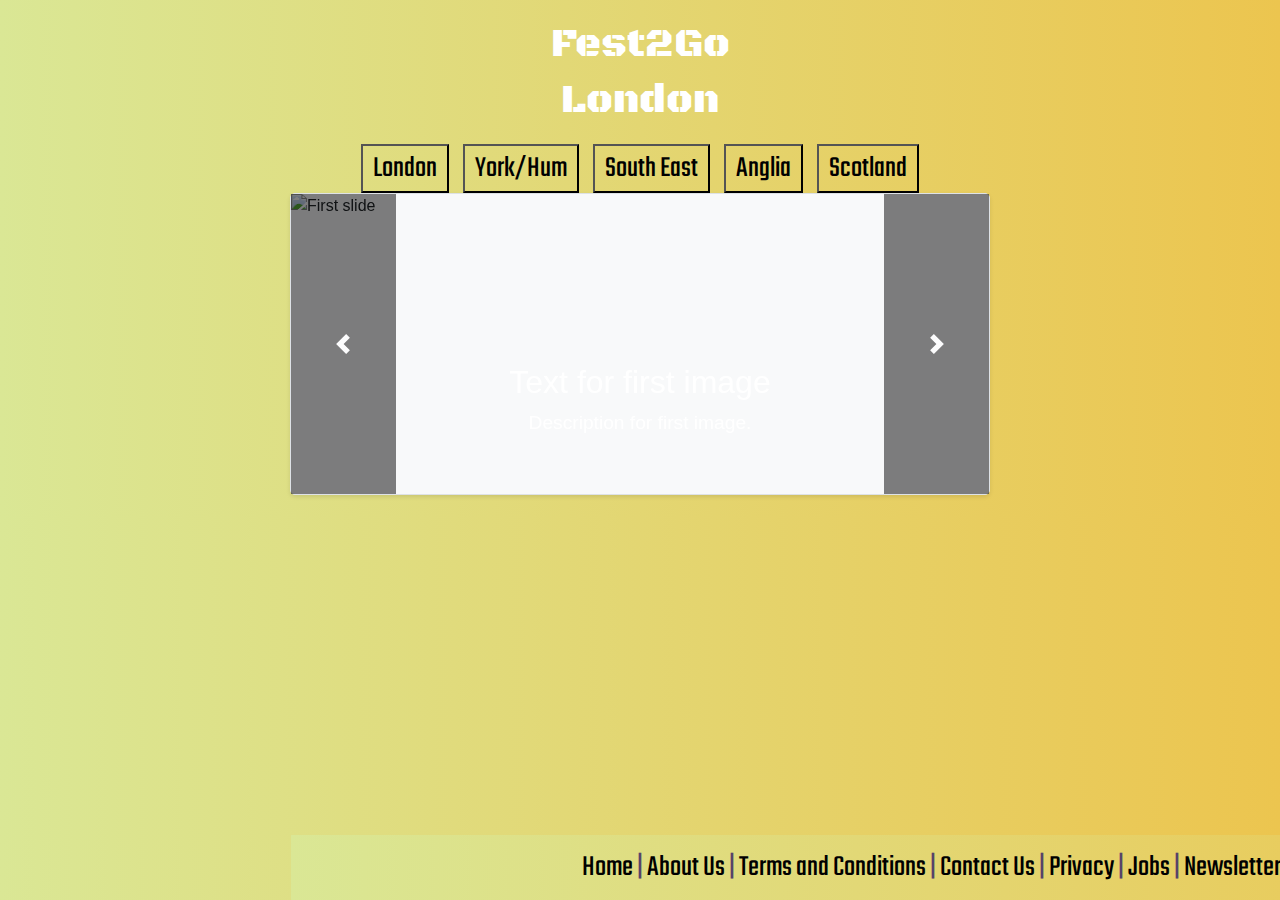
==== london.html @ 3a496388 "added carousel" ====
<!DOCTYPE html>
<html lang="en">
    <head>
        <meta charset="UTF-8" />
        <meta name="viewport" content="width=device-width, initial-scale=1.0" />
        <title>London</title>
        <link rel="stylesheet" href="styles/main.css" />
        <link rel="stylesheet" href="styles/london.css" />
        <link rel="stylesheet" href="https://fonts.googleapis.com/css2?family=Black+Ops+One&display=swap" />
        <link rel="stylesheet" href="https://cdn.jsdelivr.net/npm/bootstrap@4.3.1/dist/css/bootstrap.min.css" />
        <link rel="stylesheet" href="https://fonts.googleapis.com/css2?family=Teko:wght@300&display=swap" />
        <script src="https://code.jquery.com/jquery-3.3.1.slim.min.js"></script>
        <script src="https://cdn.jsdelivr.net/npm/popper.js@1.14.7/dist/umd/popper.min.js"></script>
        <script src="https://cdn.jsdelivr.net/npm/bootstrap@4.3.1/dist/js/bootstrap.min.js"></script>
    </head>
    <body>
        <div id="title">
            <a href="index.html"><h1 class="h1-fluid">Fest2Go</h1></a>
        </div>

        <div id="header">
            <h1>London</h1>
        </div>

        <nav>   
            <div id="regions">
                <a href="london.html"><button>London</button></a>
                <a href="yorkhum.html"><button>York/Hum</button></a>
                <a href="#south_east"><button>South East</button></a>
                <a href="#anglia"><button>Anglia</button></a>
                <a href="#scotland"><button>Scotland</button></a>
            </div>
        </nav>   

        <div class="container">
            <div id="carouselExampleControls" class="carousel slide" data-ride="carousel">
                <ol class="carousel-indicators">
                    <li data-target="#carouselExampleIndicators" data-slide-to="0" class="active"></li>
                    <li data-target="#carouselExampleIndicators" data-slide-to="1"></li>
                    <li data-target="#carouselExampleIndicators" data-slide-to="2"></li>
                </ol>
                <div class="carousel-inner">
                    <div class="carousel-item active">
                        <img class="d-block w-100" src="image1.jpg" alt="First slide">
                        <div class="carousel-caption d-none d-md-block">
                            <h5>Text for first image</h5>
                            <p>Description for first image.</p>
                    </div>
                    <div class="carousel-item">
                        <img class="d-block w-100" src="image2.jpg" alt="Second slide">
                    </div>
                    <div class="carousel-item">
                        <img class="d-block w-100" src="image3.jpg" alt="Third slide">
                    </div>
                    <div class="carousel-item">
                        <img class="d-block w-100" src="image4.jpg" alt="Fourth slide">
                    </div>
                    <div class="carousel-item">
                        <img class="d-block w-100" src="image5.jpg" alt="Fifth slide">
                    </div>
                    <div class="carousel-item">
                        <img class="d-block w-100" src="image6.jpg" alt="Sixth slide">
                    </div>
                <a class="carousel-control-prev" href="#carouselExampleControls" role="button" data-slide="prev">
                    <span class="carousel-control-prev-icon" aria-hidden="true"></span>
                    <span class="sr-only">Previous</span>
                </a>
                <a class="carousel-control-next" href="#carouselExampleControls" role="button" data-slide="next">
                    <span class="carousel-control-next-icon" aria-hidden="true"></span>
                    <span class="sr-only">Next</span>
                </a>
            </div>
        </div>

    
        <div id="navbar">
            <a href="#home">Home</a>
            |
            <a href="#about">About Us</a>
            |
            <a href="#tc">Terms and Conditions</a>
            |
            <a href="#contact">Contact Us</a>
            |
            <a href="#privacy">Privacy</a>
            |
            <a href="#jobs">Jobs</a>
            |
            <a href="#newletter">Newsletter</a>
        </div>
        
        <script src="js/script.js"></script>
    </body>
</html>
---- styles/main.css ----
body {
    padding: 20px;
    background: linear-gradient(90deg, #dae795, #d7a2d9);
}

#title {
    font-size: 80px;
    font-family: 'Black Ops One', system-ui;
    text-align: center;
    color: white;
}

#title a {
    color: white;
    text-decoration: none;
}

#header {
    font-size: 80px;
    font-family: 'Black Ops One', system-ui;
    text-align: center;
    color: white;
}


#tagline {
    font-size: 30px;
    font-family: 'Teko', sans-serif;
    text-align: center;
    color: white;
}

#regions {
    font-family: 'Teko', sans-serif;
    font-size: 30px;
    display: block;
    text-align: center;
    max-width: 100%;
    margin-top: 20px;
}

#regions button {
    padding: 0px 10px;
    margin: 0px 5px;
    background: transparent;
    transform: scale(1);
    transition: transform 0.1s,
                background-color 0.1s;
}

#regions button:hover {
    transform: scale(1.2);
    background-color: pink;
}

#map {
    padding: 50px;
    filter: drop-shadow(6px 6px 8px #444444);
}

#navbar {
    font-family: 'Teko', sans-serif;
    font-size: 30px;
    text-align: center;
    text-wrap: balance;
    max-width: 100%;
    background: linear-gradient(90deg, #dae795, #d7a2d9);
    color: #574369;
}

#navbar a {
    color: black;
    text-decoration: none;
}
---- styles/london.css ----
body {
    padding: 20px;
    background: linear-gradient(90deg, #dae795, #ecc54f);
}

#navbar {
    position: fixed;
    bottom: 0;
    width: 100%;
    background: linear-gradient(90deg, #dae795, #ecc54f);
    padding: 10px 0;
    text-align: center;
}

.carousel {
    background-color: #f8f9fa; 
    border: 1px solid #dee2e6; 
    border-radius: 5px; 
    box-shadow: 0 2px 4px rgba(0, 0, 0, 0.1); 
    max-width: 700px;
    margin: 0 auto; 
}   

.carousel-inner {
    width: 100%;
}

.carousel-item {
    width: 90%;
}

.carousel-item img {
    width: 100%; 
    height: 300px;
    object-fit: cover;
}

.carousel-control-prev, .carousel-control-next {
    background-color: black;
}

.carousel-control-prev-icon, .carousel-control-next-icon {
    color: rgb(19, 32, 32);
}

.carousel-indicators {
    bottom: 5px;
    width: 10px;
}

.carousel-caption h5 {
    font-size: 2rem; 
}

.carousel-caption p {
    font-size: 1.2rem; 
}
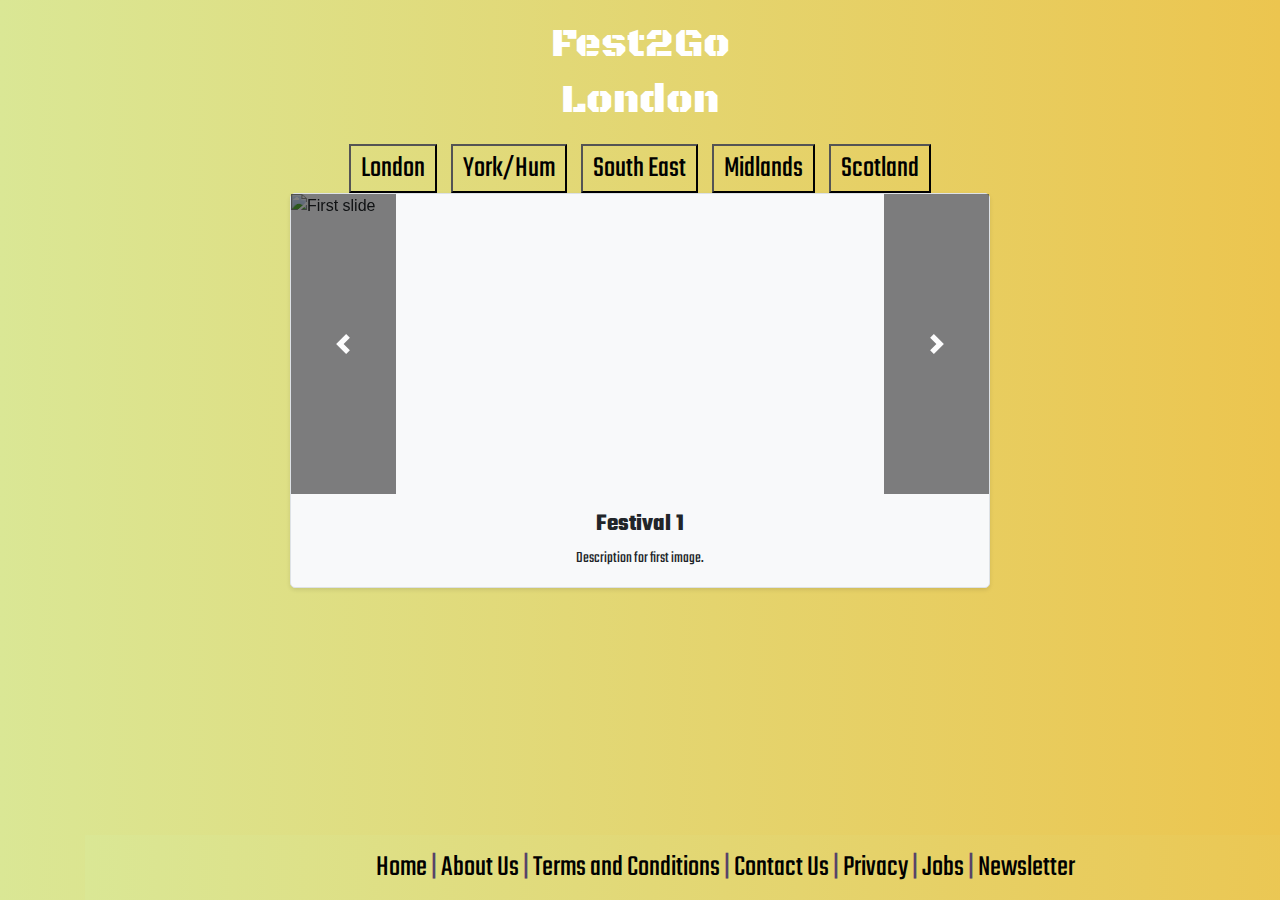
==== commit e8170e4e: "replaced anglia" ====
--- a/london.html
+++ b/london.html
@@ -26,9 +26,9 @@
             <div id="regions">
                 <a href="london.html"><button>London</button></a>
                 <a href="yorkhum.html"><button>York/Hum</button></a>
-                <a href="#south_east"><button>South East</button></a>
-                <a href="#anglia"><button>Anglia</button></a>
-                <a href="#scotland"><button>Scotland</button></a>
+                <a href="southeast.html"><button>South East</button></a>
+                <a href="midlands.html"><button>Midlands</button></a>
+                <a href="scotland.html"><button>Scotland</button></a>
             </div>
         </nav>   
 
@@ -42,9 +42,6 @@
                 <div class="carousel-inner">
                     <div class="carousel-item active">
                         <img class="d-block w-100" src="image1.jpg" alt="First slide">
-                        <div class="carousel-caption d-none d-md-block">
-                            <h5>Text for first image</h5>
-                            <p>Description for first image.</p>
                     </div>
                     <div class="carousel-item">
                         <img class="d-block w-100" src="image2.jpg" alt="Second slide">
@@ -70,6 +67,11 @@
                     <span class="sr-only">Next</span>
                 </a>
             </div>
+            <div id="imageDescription" class="text-center mt-3">
+                <h3 id="imageTitle">Festival 1</h3>
+                <p id="imageText">Description for first image.</p>
+            </div>
+
         </div>
 
     
--- a/styles/main.css
+++ b/styles/main.css
@@ -54,8 +54,34 @@
 }
 
 #map {
-    padding: 50px;
+    margin: 50px 0px;
     filter: drop-shadow(6px 6px 8px #444444);
+}
+
+.pin {
+    position: absolute;
+    width: fit-content;
+}
+
+.pin:hover {
+    cursor: pointer;
+}
+
+.pin-dot {
+    margin: auto;
+    background-image: url('../img/pin.svg');
+    background-size: contain;
+    background-repeat: no-repeat;
+    background-position: center;
+    filter: drop-shadow(0px 5px 5px #000);
+    width: 20px;
+    height: 20px;
+    transform: scale(1);
+    transition: transform ease-in-out 0.1s;
+}
+
+.pin:hover .pin-dot {
+    transform: scale(1.5);
 }
 
 #navbar {
--- a/styles/london.css
+++ b/styles/london.css
@@ -49,10 +49,13 @@
     width: 10px;
 }
 
-.carousel-caption h5 {
-    font-size: 2rem; 
+#imageDescription h3 {
+    font-size: 1.5rem;
+    font-weight: bold;
+    font-family: 'Teko', sans-serif;
 }
 
-.carousel-caption p {
-    font-size: 1.2rem; 
+#imageDescription p {
+    font-size: 1rem;
+    font-family: 'Teko', sans-serif;
 }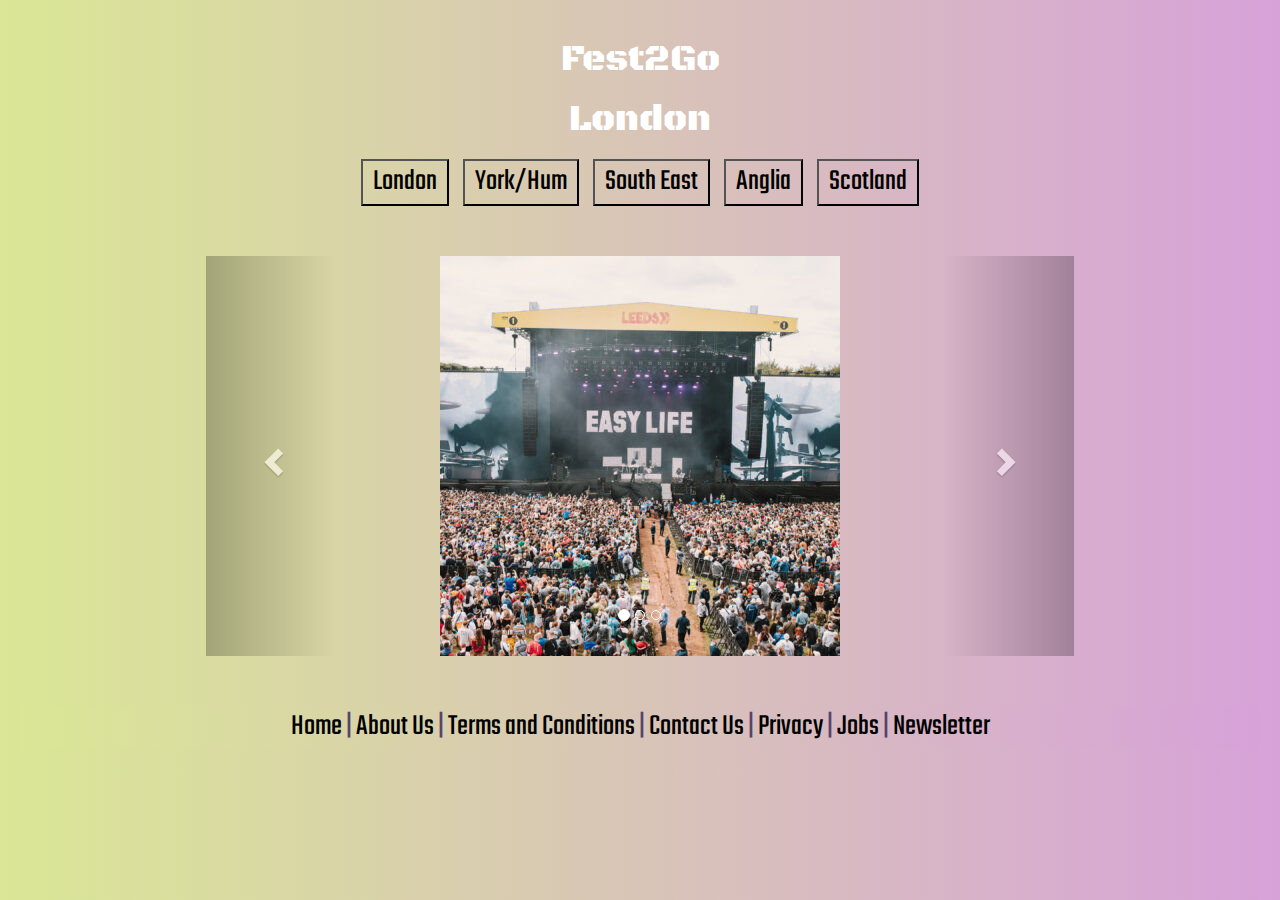
==== commit a9c279af: "fixed carousel" ====
--- a/london.html
+++ b/london.html
@@ -7,11 +7,10 @@
         <link rel="stylesheet" href="styles/main.css" />
         <link rel="stylesheet" href="styles/london.css" />
         <link rel="stylesheet" href="https://fonts.googleapis.com/css2?family=Black+Ops+One&display=swap" />
-        <link rel="stylesheet" href="https://cdn.jsdelivr.net/npm/bootstrap@4.3.1/dist/css/bootstrap.min.css" />
         <link rel="stylesheet" href="https://fonts.googleapis.com/css2?family=Teko:wght@300&display=swap" />
-        <script src="https://code.jquery.com/jquery-3.3.1.slim.min.js"></script>
-        <script src="https://cdn.jsdelivr.net/npm/popper.js@1.14.7/dist/umd/popper.min.js"></script>
-        <script src="https://cdn.jsdelivr.net/npm/bootstrap@4.3.1/dist/js/bootstrap.min.js"></script>
+        <link rel="stylesheet" href="https://maxcdn.bootstrapcdn.com/bootstrap/3.4.1/css/bootstrap.min.css" />
+        <script src="https://ajax.googleapis.com/ajax/libs/jquery/3.7.1/jquery.min.js"></script>
+        <script src="https://maxcdn.bootstrapcdn.com/bootstrap/3.4.1/js/bootstrap.min.js"></script>
     </head>
     <body>
         <div id="title">
@@ -22,59 +21,48 @@
             <h1>London</h1>
         </div>
 
-        <nav>   
-            <div id="regions">
-                <a href="london.html"><button>London</button></a>
-                <a href="yorkhum.html"><button>York/Hum</button></a>
-                <a href="southeast.html"><button>South East</button></a>
-                <a href="midlands.html"><button>Midlands</button></a>
-                <a href="scotland.html"><button>Scotland</button></a>
-            </div>
-        </nav>   
+        <div id="regions">
+            <a href="london.html"><button>London</button></a>
+            <a href="yorkhum.html"><button>York/Hum</button></a>
+            <a href="#south_east"><button>South East</button></a>
+            <a href="#anglia"><button>Anglia</button></a>
+            <a href="#scotland"><button>Scotland</button></a>
+        </div>
 
-        <div class="container">
-            <div id="carouselExampleControls" class="carousel slide" data-ride="carousel">
-                <ol class="carousel-indicators">
-                    <li data-target="#carouselExampleIndicators" data-slide-to="0" class="active"></li>
-                    <li data-target="#carouselExampleIndicators" data-slide-to="1"></li>
-                    <li data-target="#carouselExampleIndicators" data-slide-to="2"></li>
-                </ol>
-                <div class="carousel-inner">
-                    <div class="carousel-item active">
-                        <img class="d-block w-100" src="image1.jpg" alt="First slide">
-                    </div>
-                    <div class="carousel-item">
-                        <img class="d-block w-100" src="image2.jpg" alt="Second slide">
-                    </div>
-                    <div class="carousel-item">
-                        <img class="d-block w-100" src="image3.jpg" alt="Third slide">
-                    </div>
-                    <div class="carousel-item">
-                        <img class="d-block w-100" src="image4.jpg" alt="Fourth slide">
-                    </div>
-                    <div class="carousel-item">
-                        <img class="d-block w-100" src="image5.jpg" alt="Fifth slide">
-                    </div>
-                    <div class="carousel-item">
-                        <img class="d-block w-100" src="image6.jpg" alt="Sixth slide">
-                    </div>
-                <a class="carousel-control-prev" href="#carouselExampleControls" role="button" data-slide="prev">
-                    <span class="carousel-control-prev-icon" aria-hidden="true"></span>
-                    <span class="sr-only">Previous</span>
-                </a>
-                <a class="carousel-control-next" href="#carouselExampleControls" role="button" data-slide="next">
-                    <span class="carousel-control-next-icon" aria-hidden="true"></span>
-                    <span class="sr-only">Next</span>
-                </a>
-            </div>
-            <div id="imageDescription" class="text-center mt-3">
-                <h3 id="imageTitle">Festival 1</h3>
-                <p id="imageText">Description for first image.</p>
+        <div id="myCarousel" class="carousel slide" data-ride="carousel">
+            <!-- Indicators -->
+            <ol class="carousel-indicators">
+                <li data-target="#myCarousel" data-slide-to="0" class="active"></li>
+                <li data-target="#myCarousel" data-slide-to="1"></li>
+                <li data-target="#myCarousel" data-slide-to="2"></li>
+            </ol>
+
+            <!-- Wrapper for slides -->
+            <div class="carousel-inner">
+                <div class="item active">
+                    <img src="img/leeds.jpg" alt="Los Angeles" />
+                </div>
+
+                <div class="item">
+                    <img src="img/leeds.jpg" alt="Chicago" />
+                </div>
+
+                <div class="item">
+                    <img src="img/leeds.jpg" alt="New York" />
+                </div>
             </div>
 
+            <!-- Left and right controls -->
+            <a class="left carousel-control" href="#myCarousel" data-slide="prev">
+                <span class="glyphicon glyphicon-chevron-left"></span>
+                <span class="sr-only">Previous</span>
+            </a>
+            <a class="right carousel-control" href="#myCarousel" data-slide="next">
+                <span class="glyphicon glyphicon-chevron-right"></span>
+                <span class="sr-only">Next</span>
+            </a>
         </div>
 
-    
         <div id="navbar">
             <a href="#home">Home</a>
             |
@@ -90,7 +78,7 @@
             |
             <a href="#newletter">Newsletter</a>
         </div>
-        
-        <script src="js/script.js"></script>
+
+        <script src="scripts/london.js"></script>
     </body>
 </html>
--- a/styles/main.css
+++ b/styles/main.css
@@ -40,6 +40,7 @@
 }
 
 #regions button {
+    color: black;
     padding: 0px 10px;
     margin: 0px 5px;
     background: transparent;
--- a/styles/london.css
+++ b/styles/london.css
@@ -1,61 +1,8 @@
-
-body {
-    padding: 20px;
-    background: linear-gradient(90deg, #dae795, #ecc54f);
+#myCarousel {
+    width: 70%;
+    margin: 50px auto;
 }
 
-#navbar {
-    position: fixed;
-    bottom: 0;
-    width: 100%;
-    background: linear-gradient(90deg, #dae795, #ecc54f);
-    padding: 10px 0;
-    text-align: center;
-}
-
-.carousel {
-    background-color: #f8f9fa; 
-    border: 1px solid #dee2e6; 
-    border-radius: 5px; 
-    box-shadow: 0 2px 4px rgba(0, 0, 0, 0.1); 
-    max-width: 700px;
-    margin: 0 auto; 
-}   
-
-.carousel-inner {
-    width: 100%;
-}
-
-.carousel-item {
-    width: 90%;
-}
-
-.carousel-item img {
-    width: 100%; 
-    height: 300px;
-    object-fit: cover;
-}
-
-.carousel-control-prev, .carousel-control-next {
-    background-color: black;
-}
-
-.carousel-control-prev-icon, .carousel-control-next-icon {
-    color: rgb(19, 32, 32);
-}
-
-.carousel-indicators {
-    bottom: 5px;
-    width: 10px;
-}
-
-#imageDescription h3 {
-    font-size: 1.5rem;
-    font-weight: bold;
-    font-family: 'Teko', sans-serif;
-}
-
-#imageDescription p {
-    font-size: 1rem;
-    font-family: 'Teko', sans-serif;
+.carousel-inner > .item > img {
+    margin: auto;
 }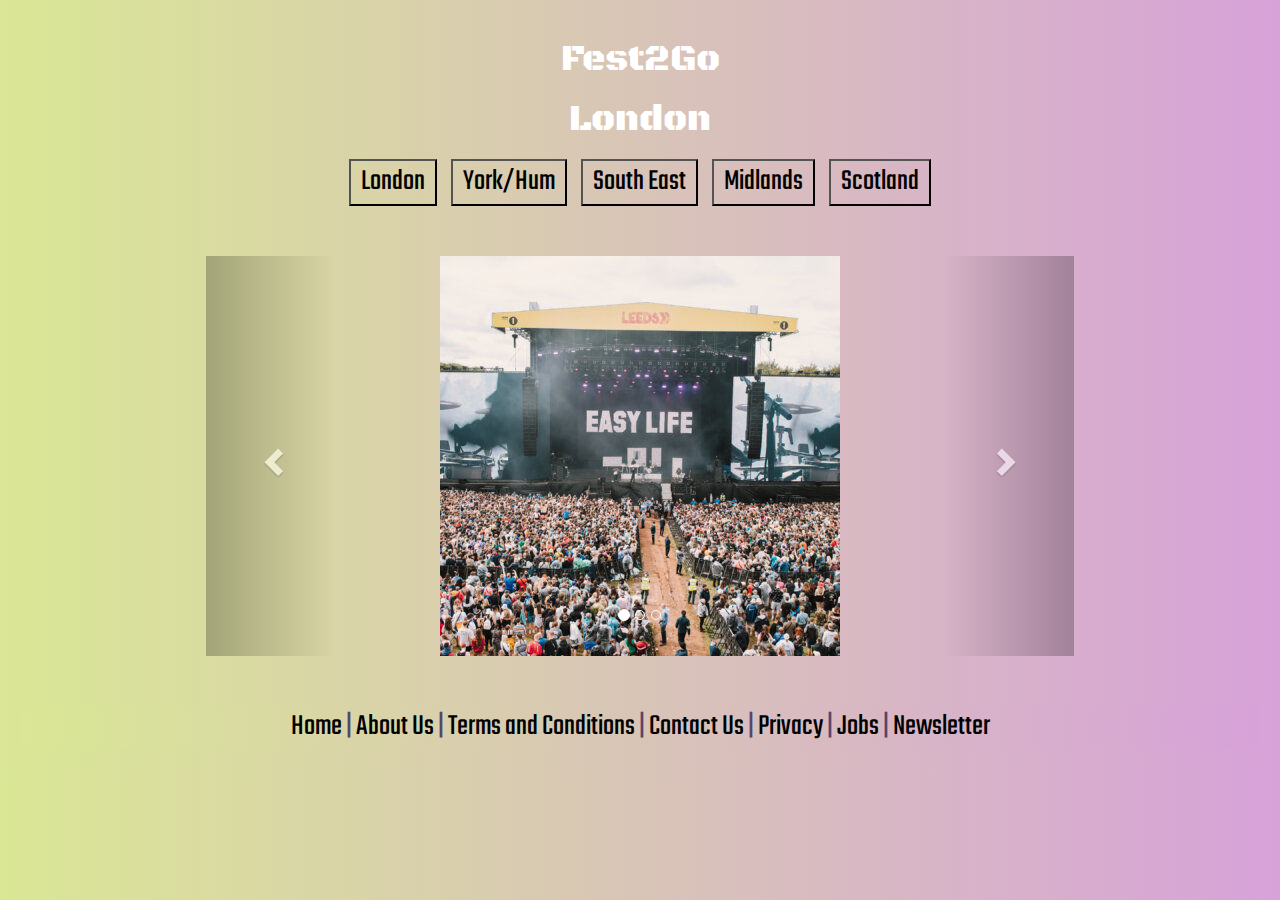
==== commit 8dadc269: "updated carousel" ====
--- a/london.html
+++ b/london.html
@@ -24,9 +24,9 @@
         <div id="regions">
             <a href="london.html"><button>London</button></a>
             <a href="yorkhum.html"><button>York/Hum</button></a>
-            <a href="#south_east"><button>South East</button></a>
-            <a href="#anglia"><button>Anglia</button></a>
-            <a href="#scotland"><button>Scotland</button></a>
+            <a href="southeast.html"><button>South East</button></a>
+            <a href="midlands.html"><button>Midlands</button></a>
+            <a href="scotland.html"><button>Scotland</button></a>
         </div>
 
         <div id="myCarousel" class="carousel slide" data-ride="carousel">
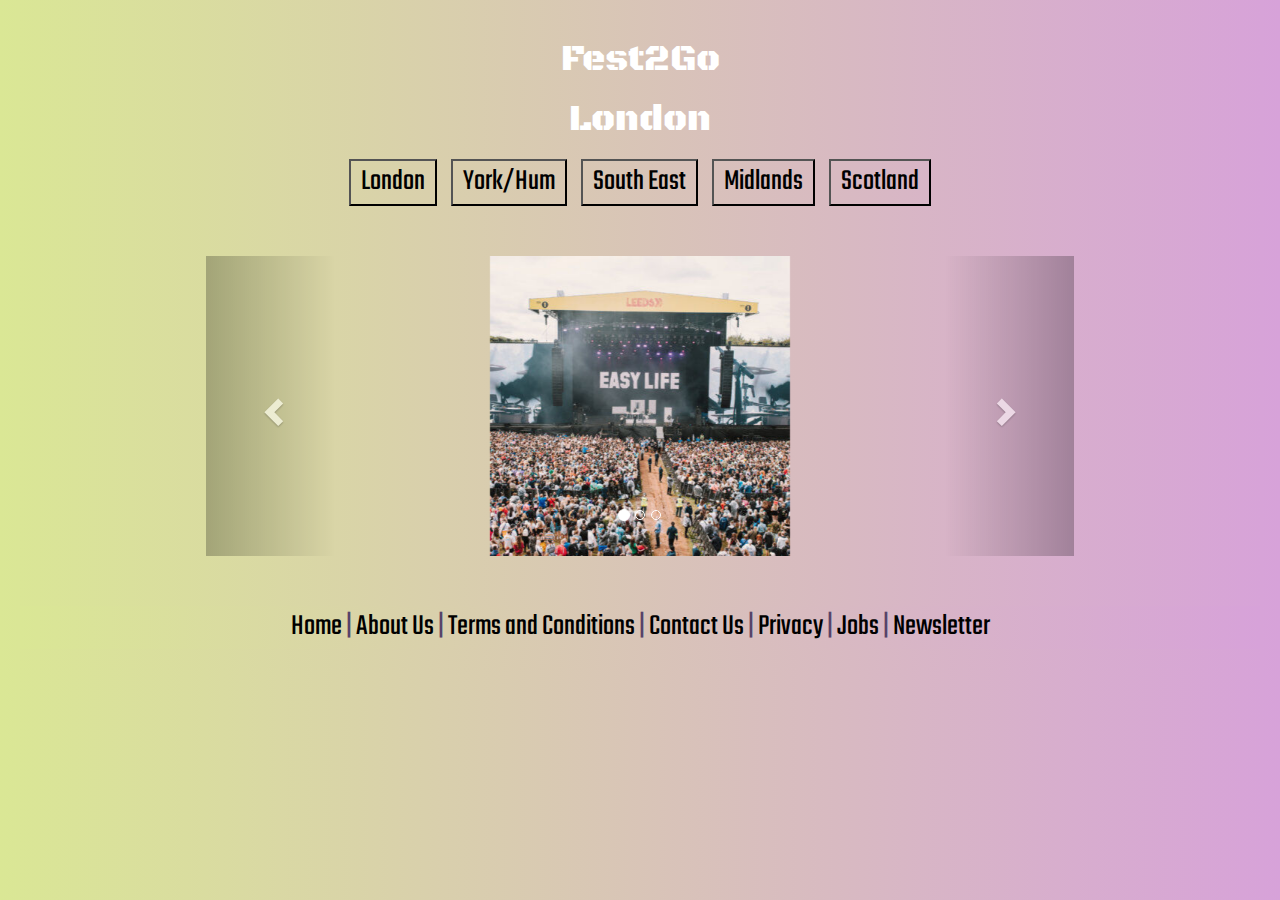
==== commit 4725b084: "fixed carousel; added template pages and fixed links" ====
--- a/london.html
+++ b/london.html
@@ -40,15 +40,15 @@
             <!-- Wrapper for slides -->
             <div class="carousel-inner">
                 <div class="item active">
-                    <img src="img/leeds.jpg" alt="Los Angeles" />
+                    <img src="img/leeds.jpg" />
                 </div>
 
                 <div class="item">
-                    <img src="img/leeds.jpg" alt="Chicago" />
+                    <img src="img/yorkshire.jpg" />
                 </div>
 
                 <div class="item">
-                    <img src="img/leeds.jpg" alt="New York" />
+                    <img src="img/y_d_food_drink.png" />
                 </div>
             </div>
 
@@ -78,7 +78,5 @@
             |
             <a href="#newletter">Newsletter</a>
         </div>
-
-        <script src="scripts/london.js"></script>
     </body>
 </html>
--- a/styles/london.css
+++ b/styles/london.css
@@ -3,6 +3,8 @@
     margin: 50px auto;
 }
 
-.carousel-inner > .item > img {
+.item > img {
     margin: auto;
+    width: auto;
+    height: 300px !important;
 }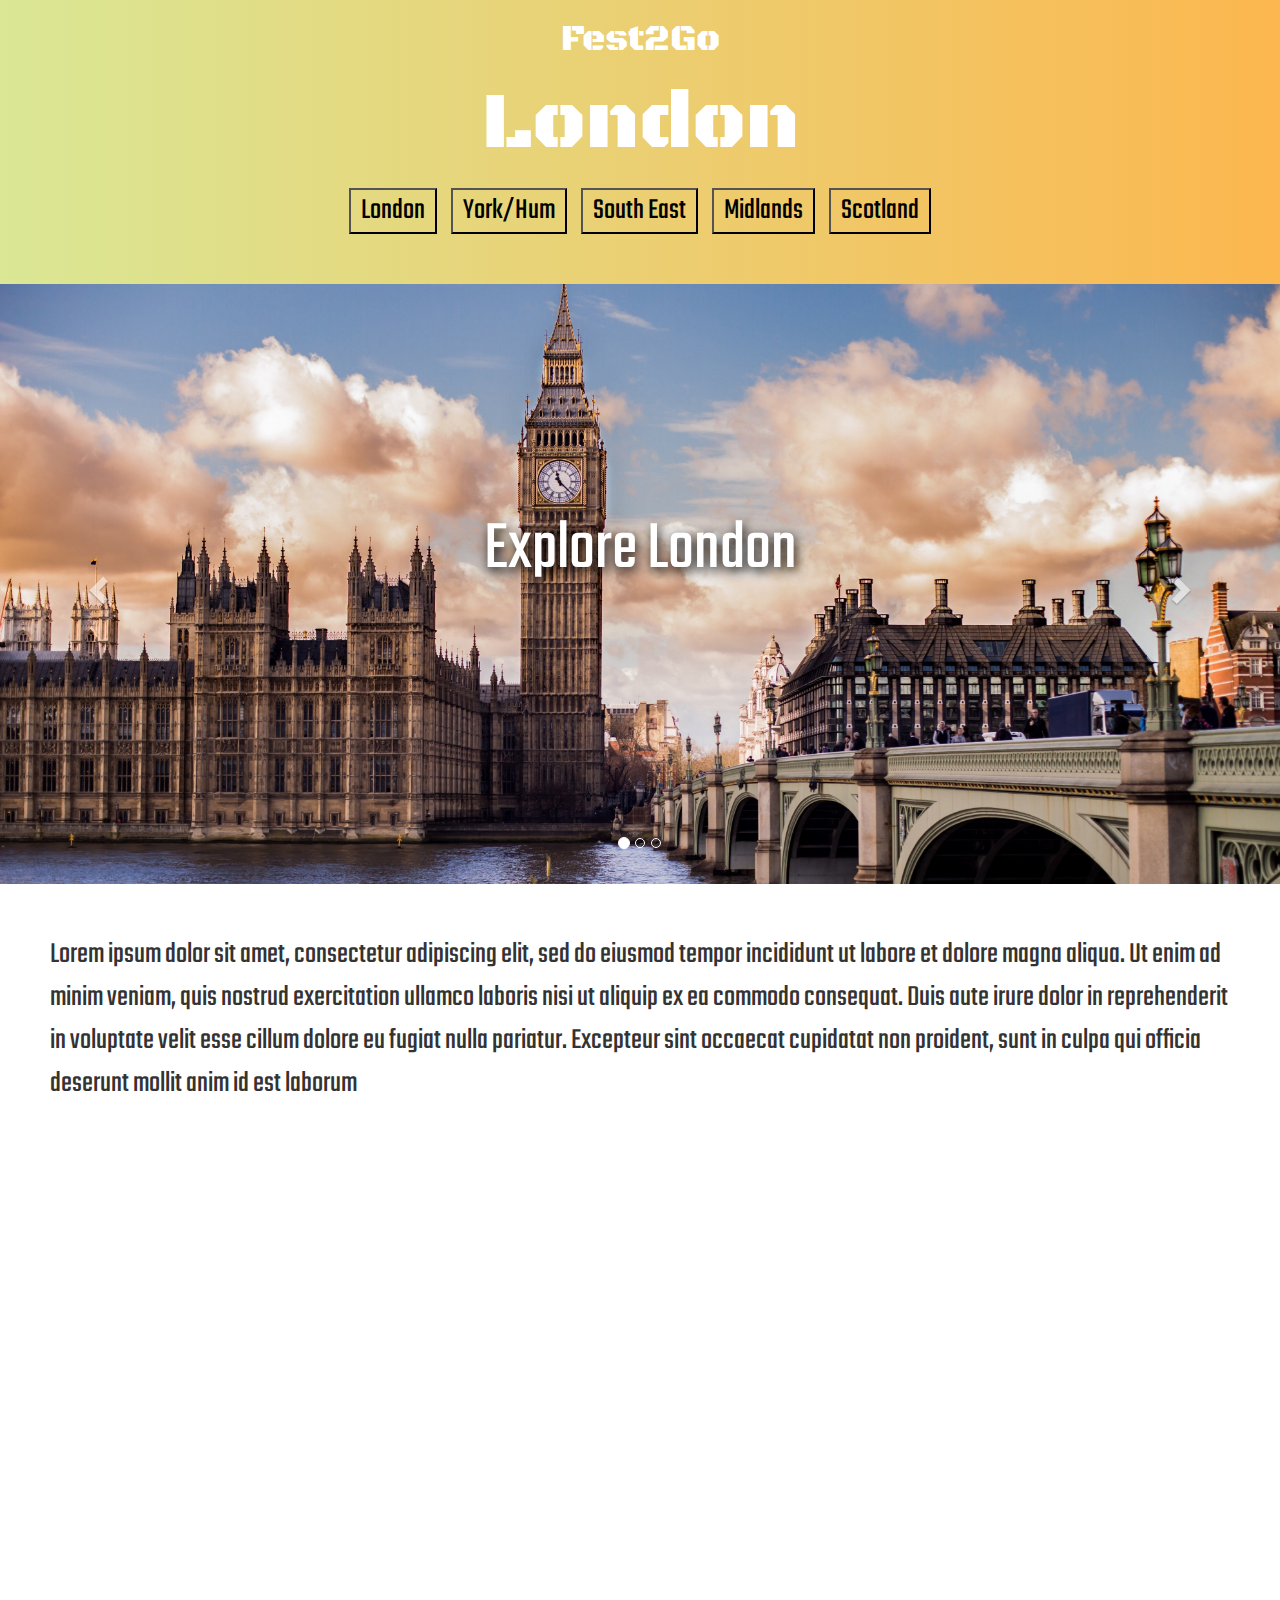
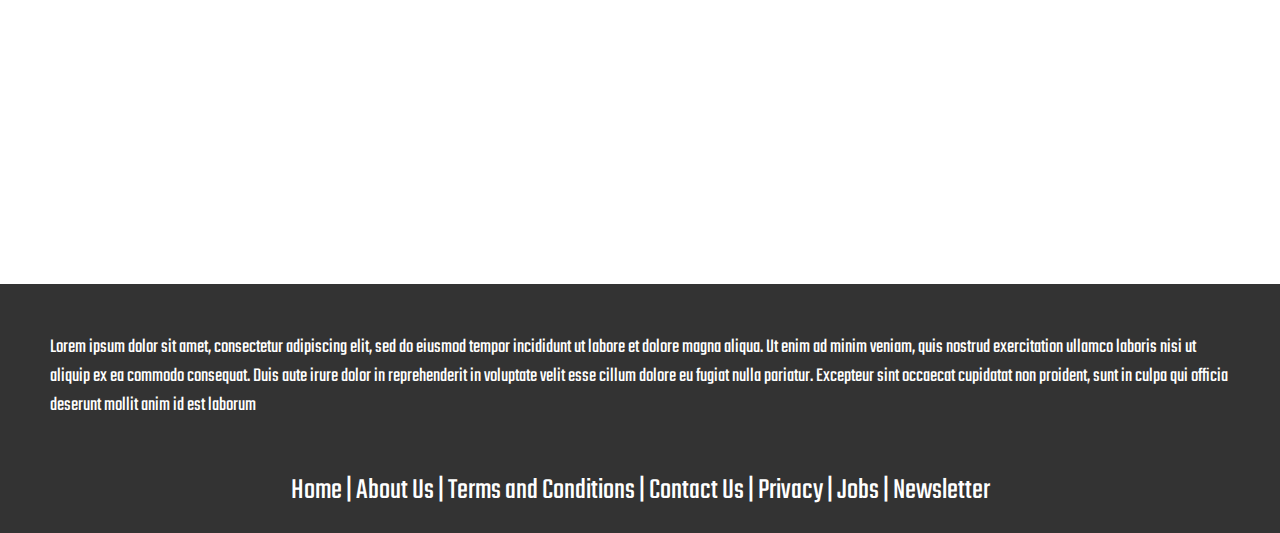
==== commit 225b4cfd: "implemented london page" ====
--- a/london.html
+++ b/london.html
@@ -5,6 +5,7 @@
         <meta name="viewport" content="width=device-width, initial-scale=1.0" />
         <title>London</title>
         <link rel="stylesheet" href="styles/main.css" />
+        <link rel="stylesheet" href="styles/carousel.css" />
         <link rel="stylesheet" href="styles/london.css" />
         <link rel="stylesheet" href="https://fonts.googleapis.com/css2?family=Black+Ops+One&display=swap" />
         <link rel="stylesheet" href="https://fonts.googleapis.com/css2?family=Teko:wght@300&display=swap" />
@@ -29,39 +30,54 @@
             <a href="scotland.html"><button>Scotland</button></a>
         </div>
 
-        <div id="myCarousel" class="carousel slide" data-ride="carousel">
-            <!-- Indicators -->
-            <ol class="carousel-indicators">
-                <li data-target="#myCarousel" data-slide-to="0" class="active"></li>
-                <li data-target="#myCarousel" data-slide-to="1"></li>
-                <li data-target="#myCarousel" data-slide-to="2"></li>
-            </ol>
+        <header>
+            <div id="myCarousel" class="carousel slide" data-ride="carousel">
+                <!-- Indicators -->
+                <ol class="carousel-indicators">
+                    <li data-target="#myCarousel" data-slide-to="0" class="active"></li>
+                    <li data-target="#myCarousel" data-slide-to="1"></li>
+                    <li data-target="#myCarousel" data-slide-to="2"></li>
+                </ol>
+    
+                <!-- Wrapper for slides -->
+                <div class="carousel-inner">
+                    <div class="item active">
+                        <img src="img/bigben.jpg" />
+                    </div>
+    
+                    <div class="item">
+                        <img src="img/toweroflondon.jpg" />
+                    </div>
+    
+                    <div class="item">
+                        <img src="img/thames.webp" />
+                    </div>
+                </div>
+    
+                <!-- Left and right controls -->
+                <a class="left carousel-control" href="#myCarousel" data-slide="prev">
+                    <span class="glyphicon glyphicon-chevron-left"></span>
+                    <span class="sr-only">Previous</span>
+                </a>
+                <a class="right carousel-control" href="#myCarousel" data-slide="next">
+                    <span class="glyphicon glyphicon-chevron-right"></span>
+                    <span class="sr-only">Next</span>
+                </a>
+            </div>
+            <div id="header-text">Explore London</div>
+        </header>
 
-            <!-- Wrapper for slides -->
-            <div class="carousel-inner">
-                <div class="item active">
-                    <img src="img/leeds.jpg" />
-                </div>
+        <main>
+            <article>
+                Lorem ipsum dolor sit amet, consectetur adipiscing elit, sed do eiusmod tempor incididunt ut labore et dolore magna aliqua. Ut enim ad minim veniam, quis nostrud exercitation ullamco laboris nisi ut aliquip ex ea commodo consequat. Duis aute irure dolor in reprehenderit in voluptate velit esse cillum dolore eu fugiat nulla pariatur. Excepteur sint occaecat cupidatat non proident, sunt in culpa qui officia deserunt mollit anim id est laborum
+            </article>
+        </main>
 
-                <div class="item">
-                    <img src="img/yorkshire.jpg" />
-                </div>
-
-                <div class="item">
-                    <img src="img/y_d_food_drink.png" />
-                </div>
-            </div>
-
-            <!-- Left and right controls -->
-            <a class="left carousel-control" href="#myCarousel" data-slide="prev">
-                <span class="glyphicon glyphicon-chevron-left"></span>
-                <span class="sr-only">Previous</span>
-            </a>
-            <a class="right carousel-control" href="#myCarousel" data-slide="next">
-                <span class="glyphicon glyphicon-chevron-right"></span>
-                <span class="sr-only">Next</span>
-            </a>
-        </div>
+        <footer>
+            <article>
+                Lorem ipsum dolor sit amet, consectetur adipiscing elit, sed do eiusmod tempor incididunt ut labore et dolore magna aliqua. Ut enim ad minim veniam, quis nostrud exercitation ullamco laboris nisi ut aliquip ex ea commodo consequat. Duis aute irure dolor in reprehenderit in voluptate velit esse cillum dolore eu fugiat nulla pariatur. Excepteur sint occaecat cupidatat non proident, sunt in culpa qui officia deserunt mollit anim id est laborum
+            </article>
+        </footer>
 
         <div id="navbar">
             <a href="#home">Home</a>
--- a/styles/main.css
+++ b/styles/main.css
@@ -8,6 +8,12 @@
     font-family: 'Black Ops One', system-ui;
     text-align: center;
     color: white;
+    transform: scale(1);
+    transition: transform 0.1s;
+}
+
+#title:hover {
+    transform: scale(1.1);
 }
 
 #title a {
@@ -15,7 +21,7 @@
     text-decoration: none;
 }
 
-#header {
+#header h1 {
     font-size: 80px;
     font-family: 'Black Ops One', system-ui;
     text-align: center;
@@ -91,7 +97,6 @@
     text-align: center;
     text-wrap: balance;
     max-width: 100%;
-    background: linear-gradient(90deg, #dae795, #d7a2d9);
     color: #574369;
 }
 
--- a/styles/carousel.css
+++ b/styles/carousel.css
@@ -0,0 +1,14 @@
+#myCarousel {
+    width: 70%;
+    margin: 50px auto;
+}
+
+.carousel-control.left, .carousel-control.right {
+    background-image: none !important;
+}
+
+.item > img {
+    margin: auto;
+    width: auto;
+    height: 300px !important;
+}--- a/styles/london.css
+++ b/styles/london.css
@@ -1,10 +1,65 @@
+body {
+    padding: 0;
+    background: linear-gradient(90deg, #dae795, #fcb74f);
+}
+
+header {
+    margin-top: 50px;
+}
+
+main {
+    font-family: 'TEKO';
+    font-size: 30px;
+    background-color: white;
+    height: 1000px;
+    padding: 50px;
+}
+
+footer {
+    font-family: 'TEKO';
+    font-size: 20px;
+    color: white;
+    background-color: #333;
+    padding: 50px;
+}
+
 #myCarousel {
-    width: 70%;
-    margin: 50px auto;
+    width: 100% !important;
+    margin: 0 !important;
 }
 
 .item > img {
     margin: auto;
-    width: auto;
-    height: 300px !important;
+    width: 100%;
+    height: 600px !important;
+    object-fit: cover;
+}
+
+#header-text {
+    position: absolute;
+    top: 500px;
+    left: 0;
+    right: 0;
+    color: white;
+    font-size: 70px;
+    font-family: 'TEKO';
+    margin: auto;
+    width: fit-content;
+    filter: drop-shadow(2px 4px 6px black);
+}
+
+#navbar {
+    font-family: 'Teko', sans-serif;
+    font-size: 30px;
+    text-align: center;
+    text-wrap: balance;
+    max-width: 100%;
+    color: white;
+    background-color: #333;
+    padding-bottom: 20px;
+}
+
+#navbar a {
+    color: white;
+    text-decoration: none;
 }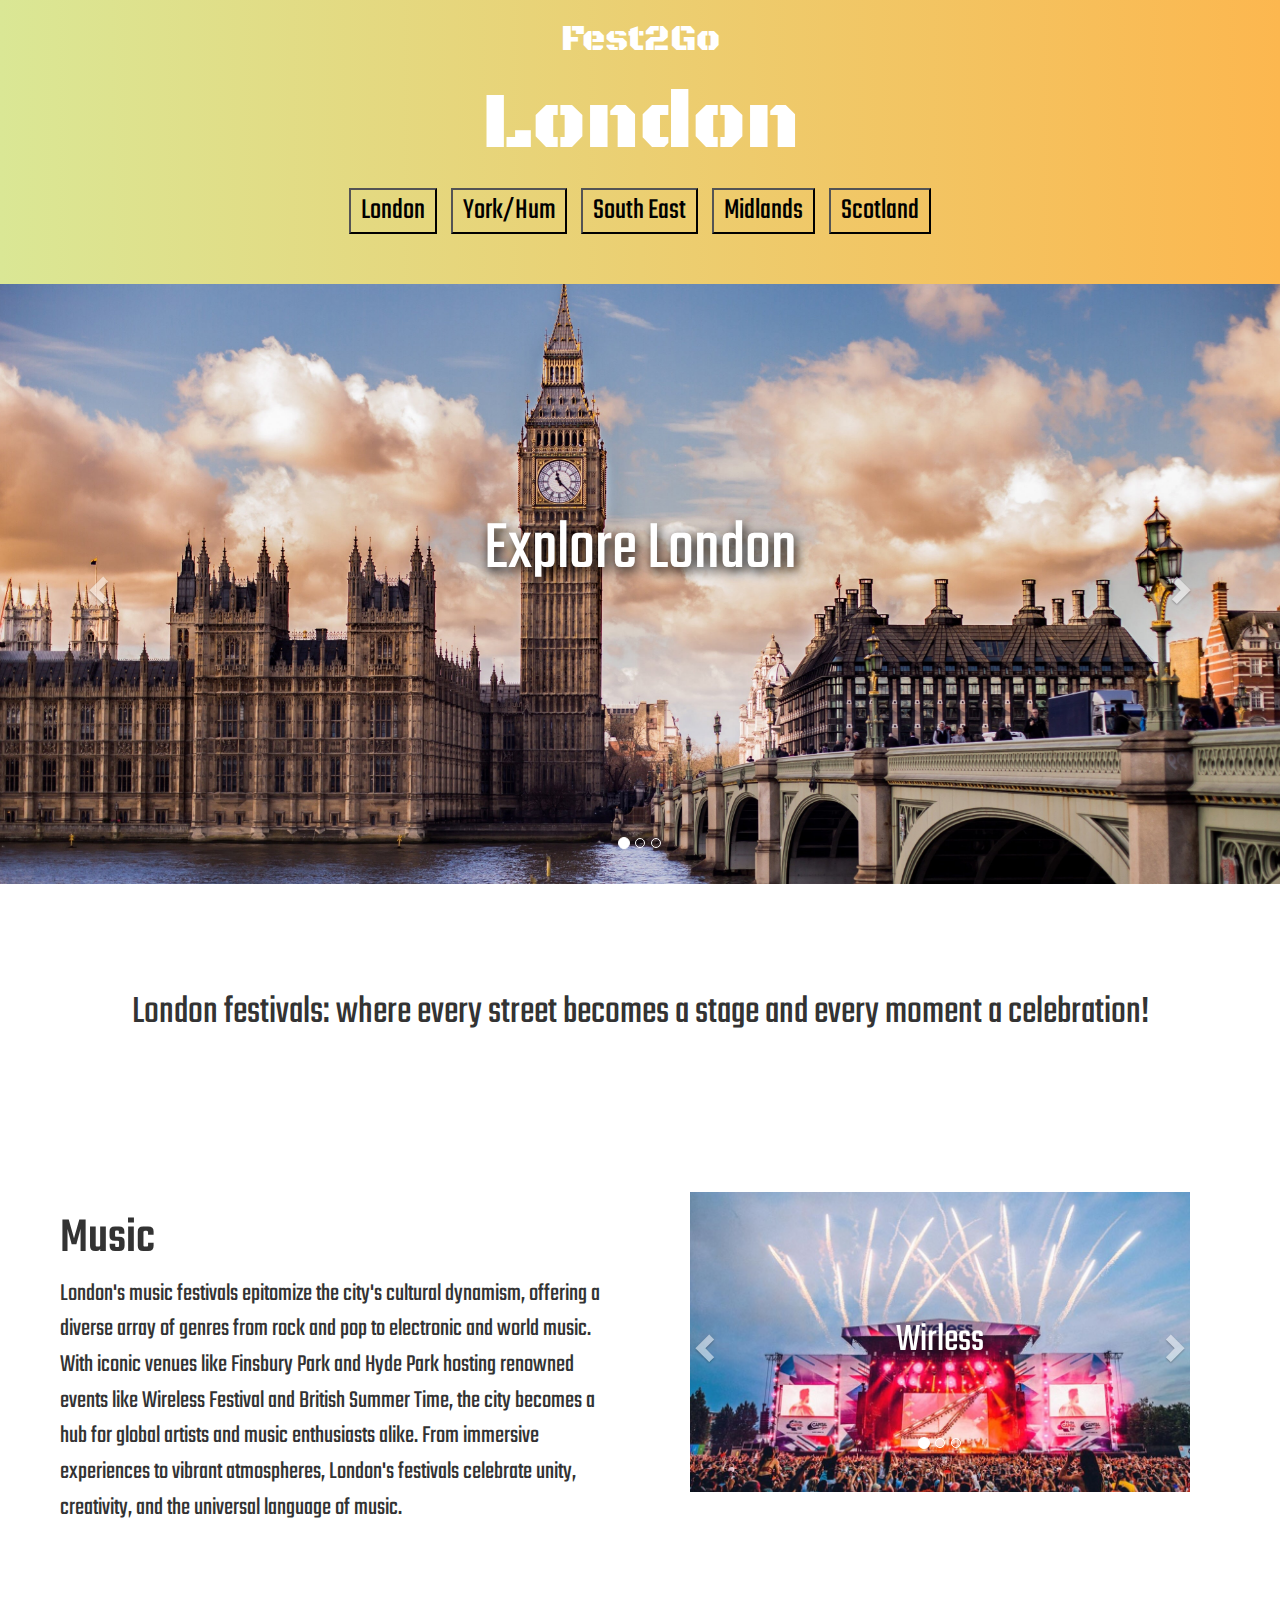
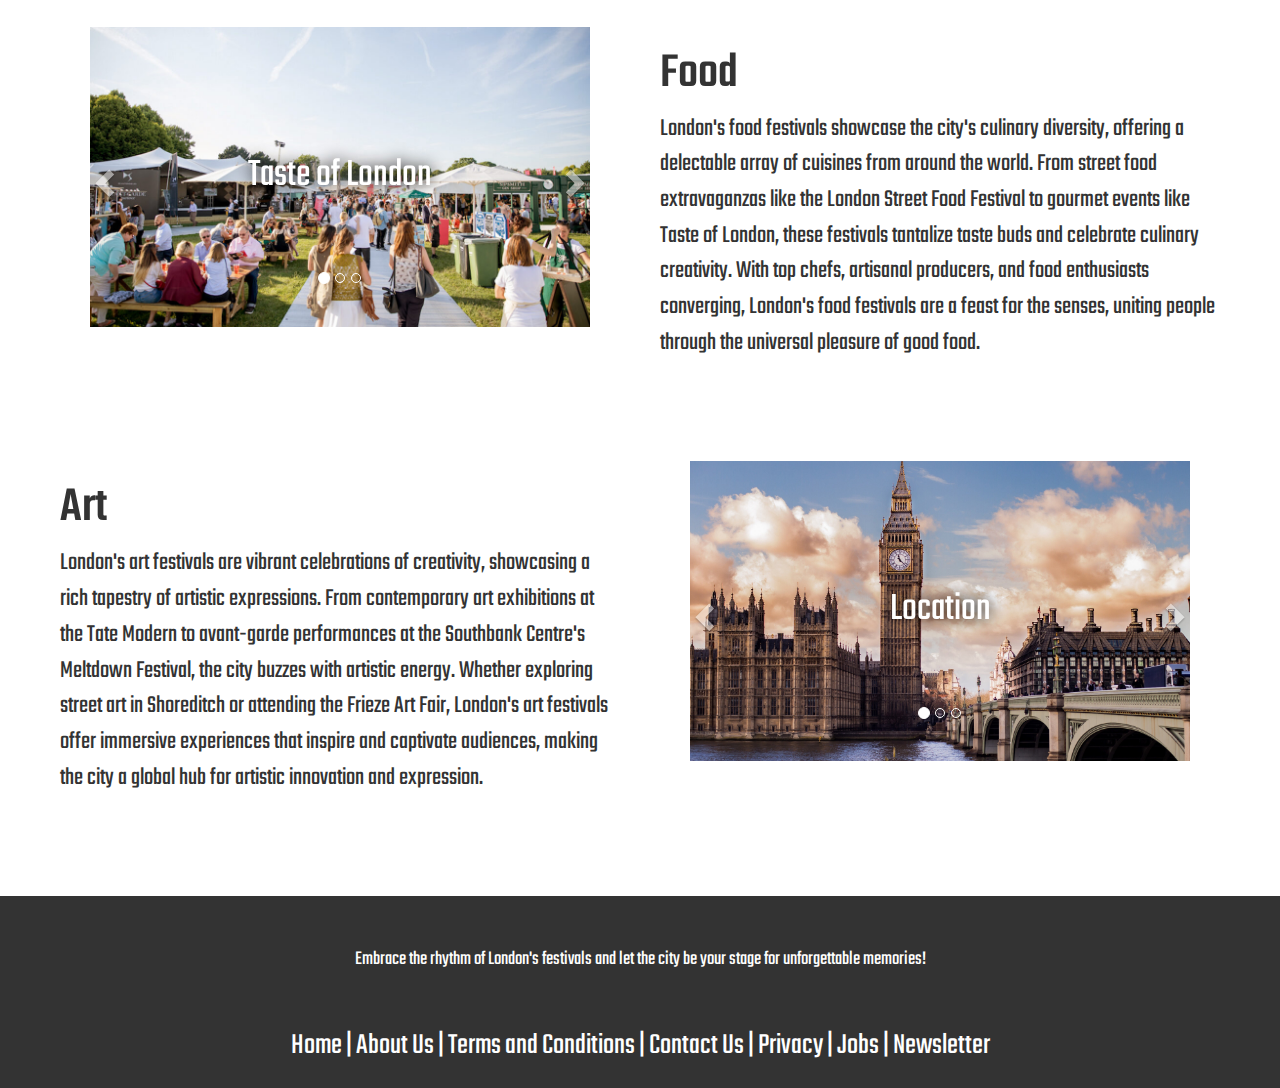
==== commit 4dca8d71: "added carousels for each type of festival; added images for music and food" ====
--- a/london.html
+++ b/london.html
@@ -31,12 +31,12 @@
         </div>
 
         <header>
-            <div id="myCarousel" class="carousel slide" data-ride="carousel">
+            <div id="carouselT" class="carousel slide" data-ride="carousel">
                 <!-- Indicators -->
                 <ol class="carousel-indicators">
-                    <li data-target="#myCarousel" data-slide-to="0" class="active"></li>
-                    <li data-target="#myCarousel" data-slide-to="1"></li>
-                    <li data-target="#myCarousel" data-slide-to="2"></li>
+                    <li data-target="#carouselT" data-slide-to="0" class="active"></li>
+                    <li data-target="#carouselT" data-slide-to="1"></li>
+                    <li data-target="#carouselT" data-slide-to="2"></li>
                 </ol>
     
                 <!-- Wrapper for slides -->
@@ -55,11 +55,11 @@
                 </div>
     
                 <!-- Left and right controls -->
-                <a class="left carousel-control" href="#myCarousel" data-slide="prev">
+                <a class="left carousel-control" href="#carouselT" data-slide="prev">
                     <span class="glyphicon glyphicon-chevron-left"></span>
                     <span class="sr-only">Previous</span>
                 </a>
-                <a class="right carousel-control" href="#myCarousel" data-slide="next">
+                <a class="right carousel-control" href="#carouselT" data-slide="next">
                     <span class="glyphicon glyphicon-chevron-right"></span>
                     <span class="sr-only">Next</span>
                 </a>
@@ -69,13 +69,152 @@
 
         <main>
             <article>
-                Lorem ipsum dolor sit amet, consectetur adipiscing elit, sed do eiusmod tempor incididunt ut labore et dolore magna aliqua. Ut enim ad minim veniam, quis nostrud exercitation ullamco laboris nisi ut aliquip ex ea commodo consequat. Duis aute irure dolor in reprehenderit in voluptate velit esse cillum dolore eu fugiat nulla pariatur. Excepteur sint occaecat cupidatat non proident, sunt in culpa qui officia deserunt mollit anim id est laborum
+                London festivals: where every street becomes a stage and every moment a celebration!
             </article>
+            
+            <div class="row">
+                <div class="col">
+                    <div>
+                        <h1>Music</h1>
+                        London's music festivals epitomize the city's cultural dynamism, offering a diverse array of genres from rock and pop to electronic and world music. With iconic venues like Finsbury Park and Hyde Park hosting renowned events like Wireless Festival and British Summer Time, the city becomes a hub for global artists and music enthusiasts alike. From immersive experiences to vibrant atmospheres, London's festivals celebrate unity, creativity, and the universal language of music.
+                    </div>
+                </div>
+                <div class="col">
+                    <div id="carouselM1" class="carousel slide" data-ride="carousel">
+                        <!-- Indicators -->
+                        <ol class="carousel-indicators">
+                            <li data-target="#carouselM1" data-slide-to="0" class="active"></li>
+                            <li data-target="#carouselM1" data-slide-to="1"></li>
+                            <li data-target="#carouselM1" data-slide-to="2"></li>
+                        </ol>
+            
+                        <!-- Wrapper for slides -->
+                        <div class="carousel-inner">
+                            <div class="item active">
+                                <div>Wirless</div>
+                                <img src="img/wireless.jpg" />
+                            </div>
+            
+                            <div class="item">
+                                <div>BST Hyde Park</div>
+                                <img src="img/hydepark.jpg" />
+                            </div>
+            
+                            <div class="item">
+                                <div>All Points East</div>
+                                <img src="img/allpointseast.jpg" />
+                            </div>
+                        </div>
+            
+                        <!-- Left and right controls -->
+                        <a class="left carousel-control" href="#carouselM1" data-slide="prev">
+                            <span class="glyphicon glyphicon-chevron-left"></span>
+                            <span class="sr-only">Previous</span>
+                        </a>
+                        <a class="right carousel-control" href="#carouselM1" data-slide="next">
+                            <span class="glyphicon glyphicon-chevron-right"></span>
+                            <span class="sr-only">Next</span>
+                        </a>
+                    </div>
+                </div>
+            </div>
+            <div class="row">
+                <div class="col">
+                    <div id="carouselM2" class="carousel slide" data-ride="carousel">
+                        <!-- Indicators -->
+                        <ol class="carousel-indicators">
+                            <li data-target="#carouselM2" data-slide-to="0" class="active"></li>
+                            <li data-target="#carouselM2" data-slide-to="1"></li>
+                            <li data-target="#carouselM2" data-slide-to="2"></li>
+                        </ol>
+            
+                        <!-- Wrapper for slides -->
+                        <div class="carousel-inner">
+                            <div class="item active">
+                                <div>Taste of London</div>
+                                <img src="img/tasteoflondon.jpg" />
+                            </div>
+            
+                            <div class="item">
+                                <div>London Restaurant Festival</div>
+                                <img src="img/londonrestaurantfestival.jpg" />
+                            </div>
+            
+                            <div class="item">
+                                <div>Street Feast</div>
+                                <img src="img/streetfeast.avif" />
+                            </div>
+                        </div>
+            
+                        <!-- Left and right controls -->
+                        <a class="left carousel-control" href="#carouselM2" data-slide="prev">
+                            <span class="glyphicon glyphicon-chevron-left"></span>
+                            <span class="sr-only">Previous</span>
+                        </a>
+                        <a class="right carousel-control" href="#carouselM2" data-slide="next">
+                            <span class="glyphicon glyphicon-chevron-right"></span>
+                            <span class="sr-only">Next</span>
+                        </a>
+                    </div>
+                </div>
+                <div class="col">
+                    <div>
+                        <h1>Food</h1>
+                        London's food festivals showcase the city's culinary diversity, offering a delectable array of cuisines from around the world. From street food extravaganzas like the London Street Food Festival to gourmet events like Taste of London, these festivals tantalize taste buds and celebrate culinary creativity. With top chefs, artisanal producers, and food enthusiasts converging, London's food festivals are a feast for the senses, uniting people through the universal pleasure of good food.
+                    </div>
+                </div>
+            </div>
+            <div class="row">
+                <div class="col">
+                    <div>
+                        <h1>Art</h1>
+                        London's art festivals are vibrant celebrations of creativity, showcasing a rich tapestry of artistic expressions. From contemporary art exhibitions at the Tate Modern to avant-garde performances at the Southbank Centre's Meltdown Festival, the city buzzes with artistic energy. Whether exploring street art in Shoreditch or attending the Frieze Art Fair, London's art festivals offer immersive experiences that inspire and captivate audiences, making the city a global hub for artistic innovation and expression.
+                    </div>
+                </div>
+                <div class="col">
+                    <div id="carouselM3" class="carousel slide" data-ride="carousel">
+                        <!-- Indicators -->
+                        <ol class="carousel-indicators">
+                            <li data-target="#carouselM3" data-slide-to="0" class="active"></li>
+                            <li data-target="#carouselM3" data-slide-to="1"></li>
+                            <li data-target="#carouselM3" data-slide-to="2"></li>
+                        </ol>
+            
+                        <!-- Wrapper for slides -->
+                        <div class="carousel-inner">
+                            <div class="item active">
+                                <div>Location</div>
+                                <img src="img/bigben.jpg" />
+                            </div>
+            
+                            <div class="item">
+                                <div>Location</div>
+                                <img src="img/toweroflondon.jpg" />
+                            </div>
+            
+                            <div class="item">
+                                <div>Location</div>
+                                <img src="img/thames.webp" />
+                            </div>
+                        </div>
+            
+                        <!-- Left and right controls -->
+                        <a class="left carousel-control" href="#carouselM3" data-slide="prev">
+                            <span class="glyphicon glyphicon-chevron-left"></span>
+                            <span class="sr-only">Previous</span>
+                        </a>
+                        <a class="right carousel-control" href="#carouselM3" data-slide="next">
+                            <span class="glyphicon glyphicon-chevron-right"></span>
+                            <span class="sr-only">Next</span>
+                        </a>
+                    </div>
+                </div>
+            </div>
         </main>
 
         <footer>
             <article>
-                Lorem ipsum dolor sit amet, consectetur adipiscing elit, sed do eiusmod tempor incididunt ut labore et dolore magna aliqua. Ut enim ad minim veniam, quis nostrud exercitation ullamco laboris nisi ut aliquip ex ea commodo consequat. Duis aute irure dolor in reprehenderit in voluptate velit esse cillum dolore eu fugiat nulla pariatur. Excepteur sint occaecat cupidatat non proident, sunt in culpa qui officia deserunt mollit anim id est laborum
+                Embrace the rhythm of London's festivals and let the city be your stage for unforgettable memories!
             </article>
         </footer>
 
--- a/styles/carousel.css
+++ b/styles/carousel.css
@@ -1,8 +1,3 @@
-#myCarousel {
-    width: 70%;
-    margin: 50px auto;
-}
-
 .carousel-control.left, .carousel-control.right {
     background-image: none !important;
 }
--- a/styles/london.css
+++ b/styles/london.css
@@ -11,8 +11,13 @@
     font-family: 'TEKO';
     font-size: 30px;
     background-color: white;
-    height: 1000px;
     padding: 50px;
+}
+
+main article {
+    font-size: 40px;
+    padding: 50px 50px 100px;
+    text-align: center;
 }
 
 footer {
@@ -23,16 +28,80 @@
     padding: 50px;
 }
 
-#myCarousel {
+footer article {
+    text-align: center;
+}
+
+#carouselT {
     width: 100% !important;
     margin: 0 !important;
 }
 
-.item > img {
+#carouselT .item > img {
     margin: auto;
     width: 100%;
     height: 600px !important;
     object-fit: cover;
+}
+
+#carouselM1 .item > img {
+    margin: auto;
+    width: 500px;
+    height: 300px !important;
+    object-fit: cover;
+}
+
+#carouselM1 .item > div {
+    position: absolute;
+    left: 0;
+    right: 0;
+    top: 40%;
+    margin: auto;
+    width: 500px;
+    text-align: center;
+    color: white;
+    font-size: 40px;
+    filter: drop-shadow(0px 0px 8px black);
+}
+
+#carouselM2 .item > img {
+    margin: auto;
+    width: 500px;
+    height: 300px !important;
+    object-fit: cover;
+}
+
+#carouselM2 .item > div {
+    position: absolute;
+    left: 0;
+    right: 0;
+    top: 40%;
+    margin: auto;
+    width: 500px;
+    text-align: center;
+    color: white;
+    font-size: 40px;
+    filter: drop-shadow(0px 0px 8px black);
+}
+
+#carouselM3 .item > img {
+    margin: auto;
+    width: 500px;
+    height: 300px !important;
+    object-fit: cover;
+}
+
+#carouselM3 .item > div {
+    position: absolute;
+    left: 0;
+    right: 0;
+    top: 40%;
+    margin: auto;
+    width: 500px;
+    text-align: center;
+    color: white;
+    font-size: 40px;
+    filter: drop-shadow(0px 0px 8px black);
 }
 
 #header-text {
@@ -46,6 +115,21 @@
     margin: auto;
     width: fit-content;
     filter: drop-shadow(2px 4px 6px black);
+}
+
+.row {
+    display: flex;
+    justify-content: center;
+}
+
+.col {
+    width: 600px;
+    padding: 50px 20px;
+    font-size: 25px;
+}
+
+.col h1 {
+    font-size: 50px;
 }
 
 #navbar {
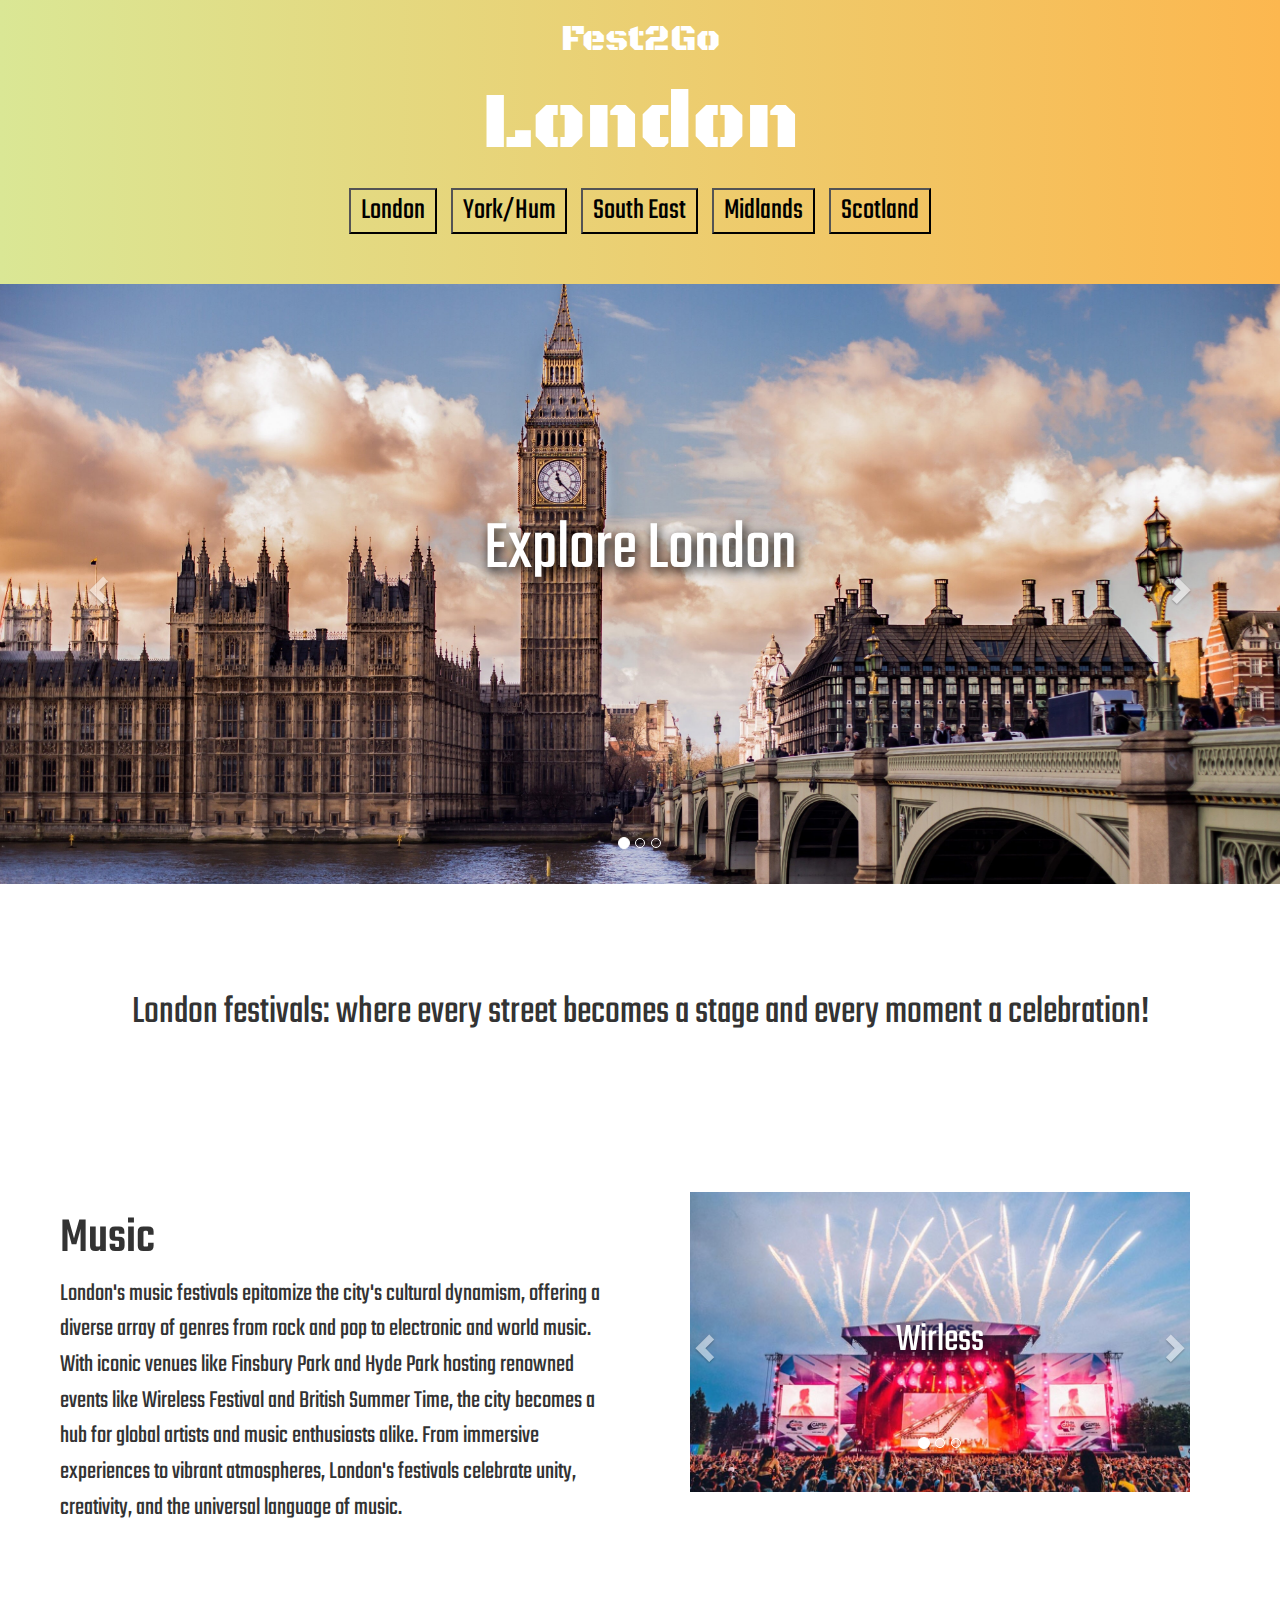
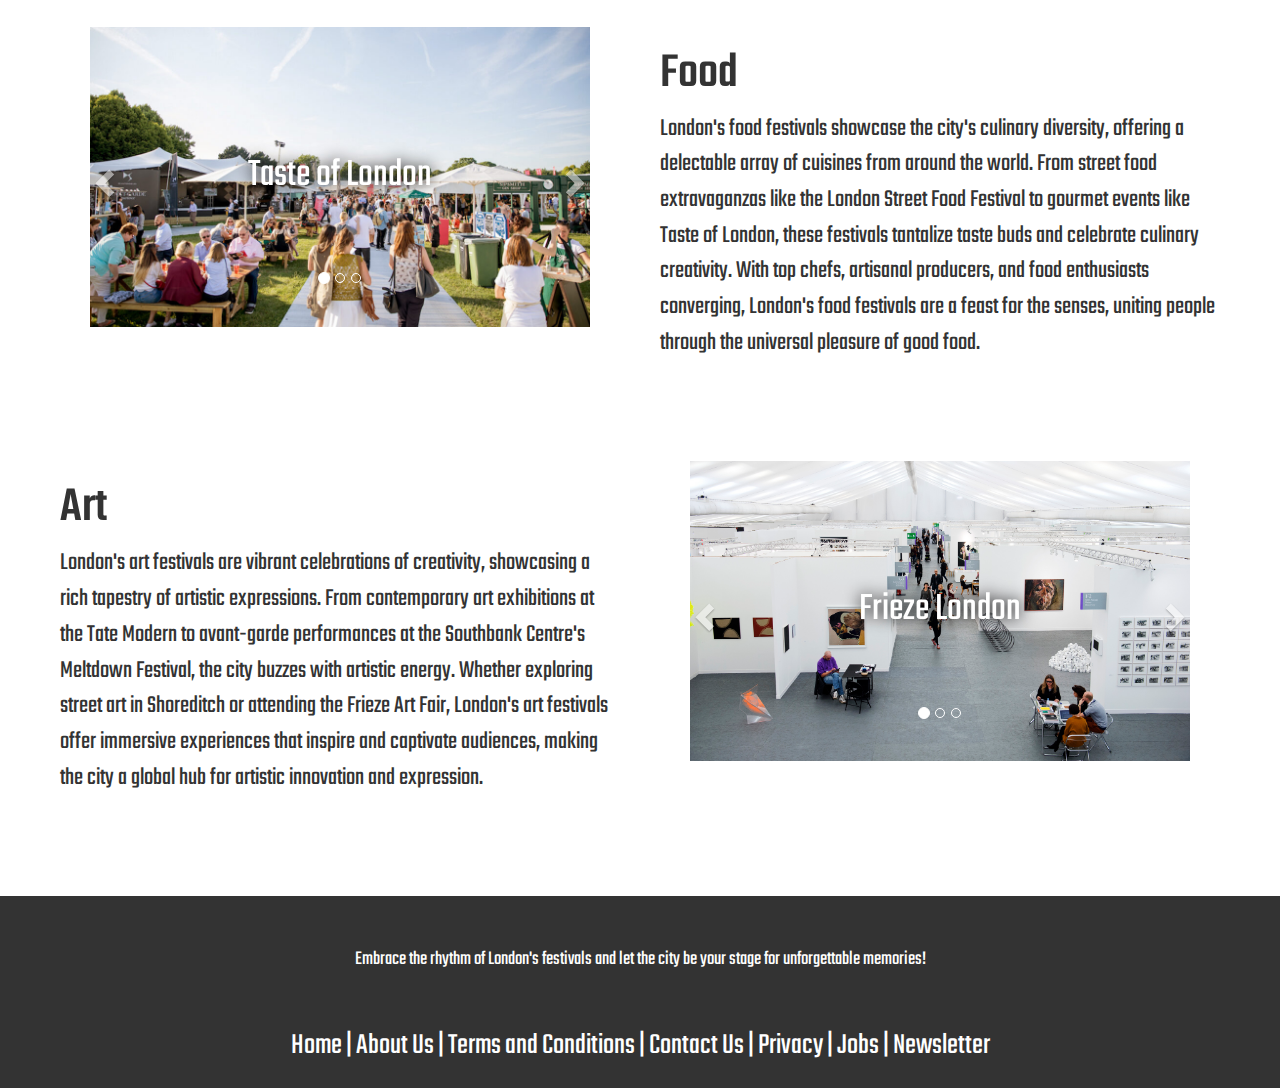
==== commit 5db86c6b: "added art details" ====
--- a/london.html
+++ b/london.html
@@ -183,18 +183,18 @@
                         <!-- Wrapper for slides -->
                         <div class="carousel-inner">
                             <div class="item active">
-                                <div>Location</div>
-                                <img src="img/bigben.jpg" />
-                            </div>
-            
-                            <div class="item">
-                                <div>Location</div>
-                                <img src="img/toweroflondon.jpg" />
-                            </div>
-            
-                            <div class="item">
-                                <div>Location</div>
-                                <img src="img/thames.webp" />
+                                <div>Frieze London</div>
+                                <img src="img/friezo.jpeg" />
+                            </div>
+            
+                            <div class="item">
+                                <div>London Design Festival:</div>
+                                <img src="img/ldf.jpeg" />
+                            </div>
+            
+                            <div class="item">
+                                <div>Art Night</div>
+                                <img src="img/artnight.jpeg" />
                             </div>
                         </div>
             
